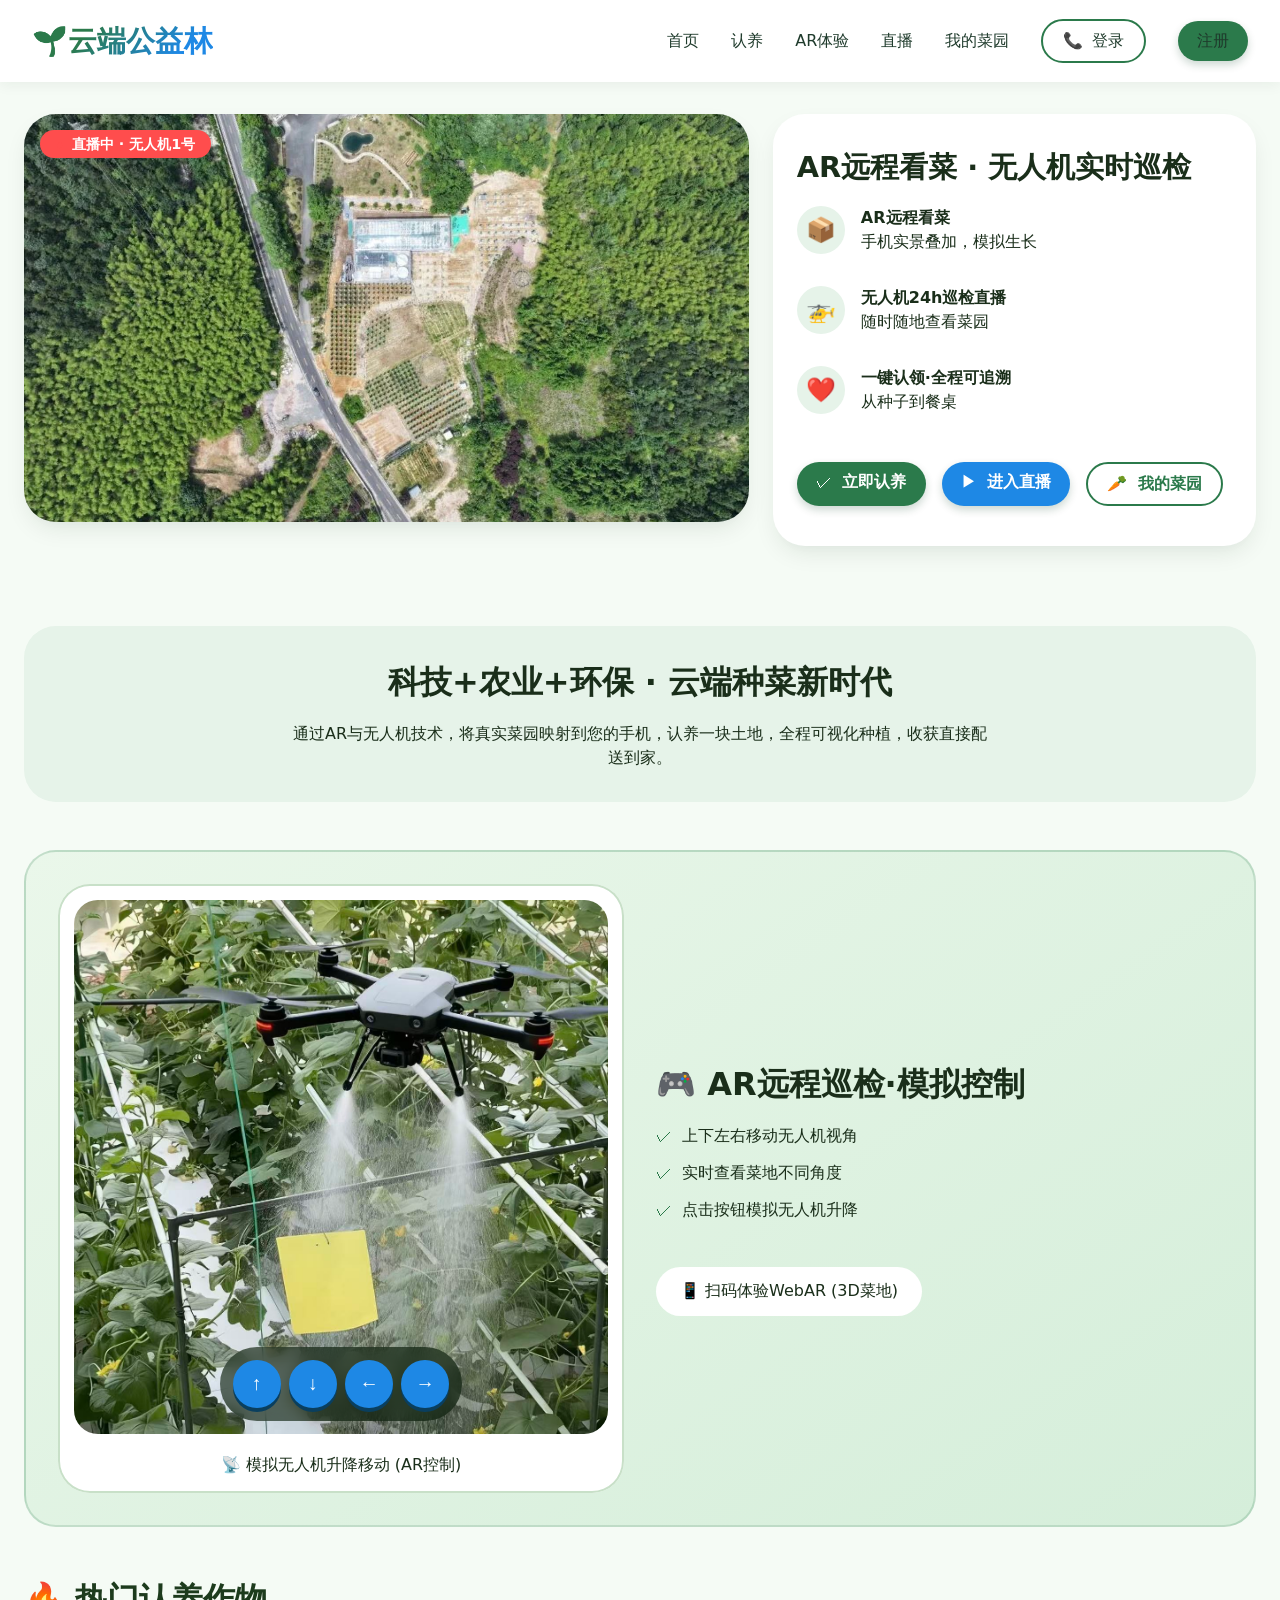
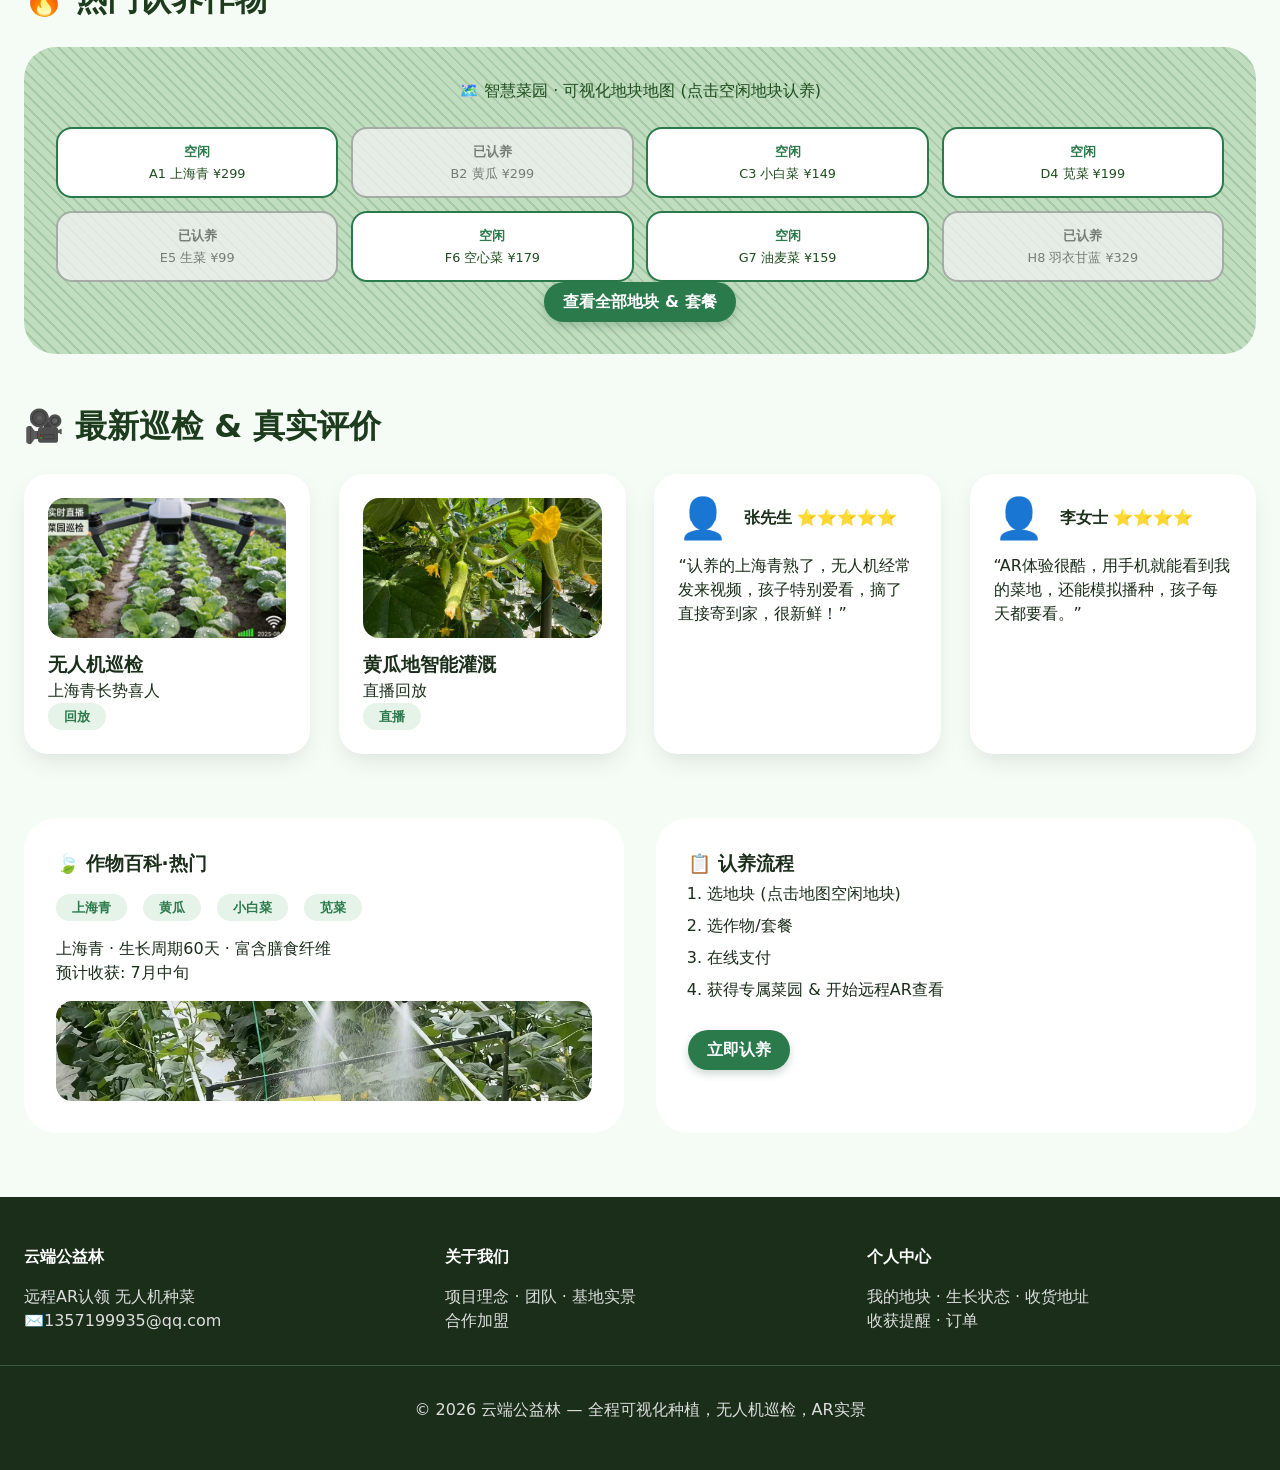
==== index.html @ 9882a00a "Update and rename 无人机.html to index.html" ====
<!DOCTYPE html>
<html lang="zh-CN">
<head>
  <meta charset="UTF-8">
  <meta name="viewport" content="width=device-width, initial-scale=1.0, maximum-scale=1.0, user-scalable=yes">
  <title>远程AR认领 · 无人机种菜官网</title>
  <link rel="stylesheet" href="style.css">
</head>
<body>
  <nav class="navbar">
    <div class="logo"><i class="fas fa-seedling" style="color: var(--green);"></i>云端公益林</div>
    <div class="nav-links">
      <a href=" ">首页</a >
      <a href="#">认养</a >
      <a href="#">AR体验</a >
      <a href="#">直播</a >
      <a href="#">我的菜园</a >
      <a href="#" class="btn btn-outline"><i class="fas fa-phone-alt"></i> 登录</a >
      <a href="#" class="btn">注册</a >
    </div>
  </nav>

  <main class="container">
    <div class="hero">
      <div class="hero-banner img-placeholder drone-live-placeholder">
        <span class="live-tag"><i class="fas fa-circle"></i> 直播中 · 无人机1号</span>
      </div>
      <div class="hero-features">
        <h2 style="font-size: 1.8rem;">AR远程看菜 · 无人机实时巡检</h2>
        <div class="feature-item">
          <div class="feature-icon"><i class="fas fa-cube"></i></div>
          <div><strong>AR远程看菜</strong><br>手机实景叠加，模拟生长</div>
        </div>
        <div class="feature-item">
          <div class="feature-icon"><i class="fas fa-drone"></i></div>
          <div><strong>无人机24h巡检直播</strong><br>随时随地查看菜园</div>
        </div>
        <div class="feature-item">
          <div class="feature-icon"><i class="fas fa-hand-holding-heart"></i></div>
          <div><strong>一键认领·全程可追溯</strong><br>从种子到餐桌</div>
        </div>
        <div class="quick-actions">
          <a href="#" class="btn"><i class="fas fa-check-circle"></i> 立即认养</a >
          <a href="#" class="btn btn-blue"><i class="fas fa-play"></i> 进入直播</a >
          <a href="#" class="btn btn-outline"><i class="fas fa-carrot"></i> 我的菜园</a >
        </div>
      </div>
    </div>

    <div class="project-intro">
      <h2>科技+农业+环保 · 云端种菜新时代</h2>
      <p>通过AR与无人机技术，将真实菜园映射到您的手机，认养一块土地，全程可视化种植，收获直接配送到家。</p >
    </div>

    <!-- 无人机AR操作模拟区 -->
    <div class="ar-drone-sim">
      <div class="ar-left">
        <div class="ar-box">
          <div class="drone-preview" style="background-image: url('image/10.jpg');"> 
            <div class="control-panel">
              <button class="control-btn" id="btnUp"><i class="fas fa-arrow-up"></i></button>
              <button class="control-btn" id="btnDown"><i class="fas fa-arrow-down"></i></button>
              <button class="control-btn" id="btnLeft"><i class="fas fa-arrow-left"></i></button>
              <button class="control-btn" id="btnRight"><i class="fas fa-arrow-right"></i></button>
            </div>
          </div>
          <p><i class="fas fa-satellite-dish" style="color: var(--blue);"></i> 模拟无人机升降移动 (AR控制)</p >
        </div>
      </div>
      <div class="ar-right">
        <h3>🎮 AR远程巡检·模拟控制</h3>
        <ul>
          <li><i class="fas fa-check-circle" style="color: var(--green);"></i> 上下左右移动无人机视角</li>
          <li><i class="fas fa-check-circle" style="color: var(--green);"></i> 实时查看菜地不同角度</li>
          <li><i class="fas fa-check-circle" style="color: var(--green);"></i> 点击按钮模拟无人机升降</li>
        </ul>
        <div class="qr-hint">
          <i class="fas fa-qrcode"></i> 扫码体验WebAR (3D菜地)
        </div>
      </div>
    </div>

    <h2 class="section-title">🔥 热门认养作物</h2>
    <div class="map-preview">
      <p><i class="fas fa-map-marked-alt"></i> 智慧菜园 · 可视化地块地图 (点击空闲地块认养)</p >
      <div class="plot-grid" id="plotGrid">
      </div>
      <a href="#" class="btn" id="viewAllPlots">查看全部地块 & 套餐</a >
    </div>
	
    <h2 class="section-title"><i class="fas fa-video"></i> 最新巡检 & 真实评价</h2>
    <div class="card-grid">
      <div class="card">
        <div class="video-thumb" style="background-image:url('image/7.jpg');"></div>
        <h3>无人机巡检</h3>
        <p>上海青长势喜人</p >
        <span class="badge">回放</span>
      </div>
      <div class="card">
        <div class="video-thumb" style="background-image:url('image/3.jpg');"></div>
        <h3>黄瓜地智能灌溉</h3>
        <p>直播回放</p >
        <span class="badge">直播</span>
      </div>
      <div class="card">
        <div class="user-info">
          <div class="user-icon"><i class="fas fa-user-circle"></i></div>
          <div><strong>张先生</strong> ⭐⭐⭐⭐⭐</div>
        </div>
        <p>“认养的上海青熟了，无人机经常发来视频，孩子特别爱看，摘了直接寄到家，很新鲜！”</p >
      </div>
      <div class="card">
        <div class="user-info">
          <div class="user-icon"><i class="fas fa-user-circle"></i></div>
          <div><strong>李女士</strong> ⭐⭐⭐⭐</div>
        </div>
        <p>“AR体验很酷，用手机就能看到我的菜地，还能模拟播种，孩子每天都要看。”</p >
      </div>
    </div>

    <!-- 作物百科&认养流程展示 -->
    <div class="split-layout">
      <div class="info-card">
        <h3><i class="fas fa-leaf"></i> 作物百科·热门</h3>
        <div class="badge-group">
          <span class="badge">上海青</span><span class="badge">黄瓜</span><span class="badge">小白菜</span><span class="badge">苋菜</span>
        </div>
        <p>上海青 · 生长周期60天 · 富含膳食纤维 <br> 预计收获: 7月中旬</p >
        <div class="crop-image" style="background-image:url('image/10.jpg');"></div>
      </div>
      <div class="info-card">
        <h3><i class="fas fa-clipboard-list"></i> 认养流程</h3>
        <ol>
          <li>选地块 (点击地图空闲地块)</li>
          <li>选作物/套餐</li>
          <li>在线支付</li>
          <li>获得专属菜园 & 开始远程AR查看</li>
        </ol>
        <a href="#" class="btn" id="adoptNowBtn">立即认养</a >
      </div>
    </div>
  </main>
  <footer>
    <div class="footer-grid">
      <div>
        <h4>云端公益林</h4>
        <p>远程AR认领 无人机种菜</p >
        <p><i class="fas fa-envelope"></i>1357199935@qq.com</p >
      </div>
      <div>
        <h4>关于我们</h4>
        <p>项目理念 · 团队 · 基地实景</p >
        <p>合作加盟</p >
      </div>
      <div>
        <h4>个人中心</h4>
        <p>我的地块 · 生长状态 · 收货地址</p >
        <p>收获提醒 · 订单</p >
      </div>
    </div>
    <div class="copyright">
      © 2026 云端公益林 — 全程可视化种植，无人机巡检，AR实景
    </div>
  </footer>
  <script src="script.js"></script>
</body>
</html>
---- style.css ----
* {
  margin: 0;
  padding: 0;
  box-sizing: border-box;
  font-family: 'Inter', system-ui, -apple-system, BlinkMacSystemFont, 'Segoe UI', Roboto, sans-serif;
}

body {
  background-color: #f5fbf5;
  color: #1a2e1a;
  line-height: 1.5;
  scroll-behavior: smooth;
}

:root {
  --green: #2b7a4b;
  --light-green: #e6f3e9;
  --blue: #1e88e5;
  --light-blue: #e3f2fd;
  --accent: #0f5b3a;
  --gray-bg: #f9fbf9;
  --card-shadow: 0 10px 25px -5px rgba(0,40,20,0.1), 0 8px 10px -6px rgba(0,0,0,0.02);
}

.img-placeholder {
  background-color: #cbd5c0;
  background-size: cover;
  background-position: center;
  background-repeat: no-repeat;
  display: flex;
  align-items: center;
  justify-content: center;
  color: #2d5a3a;
  font-weight: 500;
  background-image: url('image/7.jpg');
  border-radius: 1rem;
}

.drone-live-placeholder {
  background-image: url('image/9.jpg');
}

.container {
  max-width: 1280px;
  margin: 0 auto;
  padding: 0 1.5rem;
}

.navbar {
  display: flex;
  justify-content: space-between;
  align-items: center;
  padding: 1.2rem 2rem;
  background: white;
  box-shadow: 0 4px 12px rgba(0, 30, 0, 0.05);
  flex-wrap: wrap;
}

.logo {
  font-size: 1.8rem;
  font-weight: 700;
  background: linear-gradient(135deg, var(--green) 30%, var(--blue) 80%);
  -webkit-background-clip: text;
  -webkit-text-fill-color: transparent;
  background-clip: text;
}

.nav-links {
  display: flex;
  gap: 2rem;
  align-items: center;
  flex-wrap: wrap;
}
.nav-links a {
  text-decoration: none;
  color: #1f3b2c;
  font-weight: 500;
}
.btn {
  background: var(--green);
  color: white;
  padding: 0.5rem 1.2rem;
  border-radius: 2rem;
  border: none;
  font-weight: 600;
  cursor: pointer;
  transition: all 0.2s;
  box-shadow: 0 4px 8px rgba(0,60,30,0.2);
  text-decoration: none;
  display: inline-block;
}
.btn-blue {
  background: var(--blue);
}
.btn-outline {
  background: transparent;
  border: 2px solid var(--green);
  color: var(--green);
  box-shadow: none;
}

/* 首页首屏 */
.hero {
  display: grid;
  grid-template-columns: 1.5fr 1fr;
  gap: 1.5rem;
  padding: 2rem 0 3rem;
}

.hero-banner {
  width: 100%;
  aspect-ratio: 16 / 9;
  border-radius: 2rem;
  position: relative;
  overflow: hidden;
  box-shadow: var(--card-shadow);
}

.live-tag {
  position: absolute;
  top: 1rem;
  left: 1rem;
  background: #ff4d4d;
  color: white;
  padding: 0.2rem 1rem;
  border-radius: 2rem;
  font-size: 0.9rem;
  font-weight: 600;
  display: flex;
  align-items: center;
  gap: 0.3rem;
}
.live-tag i {
  font-size: 0.8rem;
}

.hero-features {
  background: white;
  border-radius: 2rem;
  padding: 2rem 1.5rem;
  box-shadow: var(--card-shadow);
  display: flex;
  flex-direction: column;
  justify-content: center;
}
.feature-item {
  display: flex;
  align-items: center;
  gap: 1rem;
  margin: 1rem 0;
}
.feature-icon {
  background: var(--light-green);
  width: 3rem;
  height: 3rem;
  border-radius: 50%;
  display: flex;
  align-items: center;
  justify-content: center;
  color: var(--green);
  font-size: 1.5rem;
}

.quick-actions {
  display: flex;
  gap: 1rem;
  margin: 2rem 0 0.5rem;
  flex-wrap: wrap;
}

/* 项目介绍 */
.project-intro {
  background: var(--light-green);
  border-radius: 2rem;
  padding: 2rem;
  margin: 2rem 0;
  text-align: center;
}
.project-intro h2 {
  font-size: 2rem;
  margin-bottom: 1rem;
}
.project-intro p {
  max-width: 700px;
  margin: 0 auto;
}

/* 通用卡片区域 */
.section-title {
  font-size: 2rem;
  font-weight: 700;
  margin: 3rem 0 1.5rem;
  color: #1d3b1d;
}
.card-grid {
  display: grid;
  grid-template-columns: repeat(auto-fit, minmax(240px, 1fr));
  gap: 1.8rem;
}
.card {
  background: white;
  border-radius: 1.5rem;
  padding: 1.5rem;
  box-shadow: var(--card-shadow);
  transition: transform 0.2s;
}
.card:hover {
  transform: translateY(-4px);
}

.badge {
  background: var(--light-green);
  color: var(--green);
  padding: 0.25rem 1rem;
  border-radius: 2rem;
  font-size: 0.8rem;
  font-weight: 600;
  display: inline-block;
}

/* 无人机AR模拟区块 */
.ar-drone-sim {
  background: linear-gradient(145deg, #eaf7ea, #d5eeda);
  border-radius: 2rem;
  padding: 2rem;
  margin: 3rem 0;
  display: grid;
  grid-template-columns: 1fr 1fr;
  gap: 2rem;
  align-items: center;
  border: 2px solid rgba(43, 122, 75, 0.2);
}

.ar-left {
  text-align: center;
}
.ar-box {
  background: white;
  border-radius: 2rem;
  padding: 1rem;
  box-shadow: inset 0 0 0 2px #c8e0c8;
}
.drone-preview {
  width: 100%;
  aspect-ratio: 1/1;
  border-radius: 1.5rem;
  margin-bottom: 1.2rem;
  background-size: cover;
  background-position: center;
  background-image: url('../image/5.jpg');
  display: flex;
  align-items: flex-end;
  justify-content: center;
  position: relative;
}
.control-panel {
  background: rgba(0,20,0,0.6);
  backdrop-filter: blur(8px);
  color: white;
  padding: 0.8rem;
  border-radius: 3rem;
  width: fit-content;
  margin: 0 auto 0.8rem auto;
  display: flex;
  gap: 0.5rem;
  flex-wrap: wrap;
  justify-content: center;
}
.control-btn {
  background: var(--blue);
  border: none;
  color: white;
  width: 3rem;
  height: 3rem;
  border-radius: 50%;
  font-size: 1.2rem;
  font-weight: bold;
  cursor: pointer;
  box-shadow: 0 4px 0 #0a3f5e;
  transition: 0.1s linear;
  display: inline-flex;
  align-items: center;
  justify-content: center;
}
.control-btn:active {
  transform: translateY(4px);
  box-shadow: none;
}

.ar-right h3 {
  font-size: 2rem;
  margin-bottom: 1rem;
}
.ar-right ul {
  list-style: none;
}
.ar-right li {
  margin: 0.8rem 0;
  display: flex;
  align-items: center;
  gap: 0.6rem;
}

.qr-hint {
  margin-top: 2rem;
  background: white;
  border-radius: 2rem;
  padding: 0.8rem 1.5rem;
  display: inline-block;
}

/* 地块预览 */
.map-preview {
  background: #cbe0cb;
  border-radius: 2rem;
  padding: 2rem;
  text-align: center;
  color: #1f4f1f;
  background-image: repeating-linear-gradient(45deg, #a6c9a6 0px, #a6c9a6 2px, #c0ddc0 2px, #c0ddc0 8px);
}

.plot-grid {
  display: grid;
  grid-template-columns: repeat(4, 1fr);
  gap: 0.8rem;
  margin-top: 1.5rem;
}
.plot {
  background: white;
  border-radius: 1rem;
  padding: 0.8rem;
  font-size: 0.8rem;
  border: 2px solid var(--green);
  transition: all 0.1s ease;
  cursor: pointer;
}
.plot.occupied {
  border-color: #a0a0a0;
  background-color: #f0f0f0;
  color: #666;
  cursor: not-allowed;
  opacity: 0.8;
}
.plot.occupied .status {
  color: #666;
}
.plot:not(.occupied):hover {
  background-color: #d4eed4;
  transform: scale(1.02);
}
.plot .status {
  color: var(--green);
  font-weight: 600;
  display: block;
  margin-bottom: 0.2rem;
}

/* 视频缩略图 */
.video-thumb {
  width: 100%;
  height: 140px;
  border-radius: 1rem;
  background-size: cover;
  background-position: center;
  margin-bottom: 0.8rem;
}

/* 用户信息卡片 */
.user-info {
  display: flex;
  gap: 1rem;
  align-items: center;
  margin-bottom: 1rem;
}
.user-icon {
  font-size: 3rem;
  color: var(--green);
  line-height: 1;
}
.user-icon i {
  display: block;
}

/* 作物百科/认养流程 双栏布局 */
.split-layout {
  display: grid;
  grid-template-columns: 1fr 1fr;
  gap: 2rem;
  margin: 4rem 0;
}
.info-card {
  background: white;
  border-radius: 2rem;
  padding: 2rem;
}
.badge-group {
  display: flex;
  gap: 1rem;
  margin: 1rem 0;
}
.crop-image {
  width: 100%;
  height: 100px;
  background-size: cover;
  background-position: center;
  border-radius: 1rem;
  margin-top: 1rem;
}
.info-card ol {
  margin-left: 1.2rem;
  line-height: 2;
  margin-bottom: 1.5rem;
}

footer {
  background: #1a2e1a;
  color: #ddd;
  padding: 3rem 0;
  margin-top: 4rem;
}
.footer-grid {
  max-width: 1280px;
  margin: 0 auto;
  padding: 0 1.5rem;
  display: grid;
  grid-template-columns: repeat(3, 1fr);
  gap: 2rem;
}
footer h4 {
  color: white;
  margin-bottom: 1rem;
}
.copyright {
  max-width: 1280px;
  margin: 2rem auto 0;
  padding: 2rem 1.5rem 0;
  text-align: center;
  border-top: 1px solid #3a5a3a;
}

@media (max-width: 800px) {
  .hero { grid-template-columns: 1fr; }
  .ar-drone-sim { grid-template-columns: 1fr; }
  .split-layout { grid-template-columns: 1fr; }
  .footer-grid { grid-template-columns: 1fr; }
}

.fas, .far, .fab {
  font-family: 'Segoe UI', 'Arial', sans-serif;
  font-weight: normal;
  font-style: normal;
  display: inline-block;
}

.fa-seedling:before { content: "🌱 "; }
.fa-phone-alt:before { content: "📞 "; }
.fa-check-circle:before { content: "✓ "; }
.fa-play:before { content: "▶ "; }
.fa-carrot:before { content: "🥕 "; }
.fa-circle:before { content: "● "; }
.fa-cube:before { content: "📦 "; }
.fa-drone:before { content: "🚁 "; }
.fa-hand-holding-heart:before { content: "❤️ "; }
.fa-satellite-dish:before { content: "📡 "; }
.fa-qrcode:before { content: "📱 "; }
.fa-map-marked-alt:before { content: "🗺️ "; }
.fa-video:before { content: "🎥 "; }
.fa-user-circle:before { content: "👤 "; }
.fa-leaf:before { content: "🍃 "; }
.fa-clipboard-list:before { content: "📋 "; }
.fa-envelope:before { content: "✉️ "; }
.fa-arrow-up:before { content: "↑ "; }
.fa-arrow-down:before { content: "↓ "; }
.fa-arrow-left:before { content: "← "; }
.fa-arrow-right:before { content: "→ "; }

.fa-circle {
  color: #ff4d4d;
  font-size: 0.8rem;
  margin-right: 0.2rem;
}
.btn i {
  margin-right: 0.3rem;
}
.user-icon {
  font-size: 2.5rem;
  line-height: 1;
}
.user-icon .fas:before {
  font-size: 2.5rem;
}
.control-btn .fas {
  font-size: 1.2rem;
}
.control-btn .fas:before {
  font-size: 1.2rem;
}
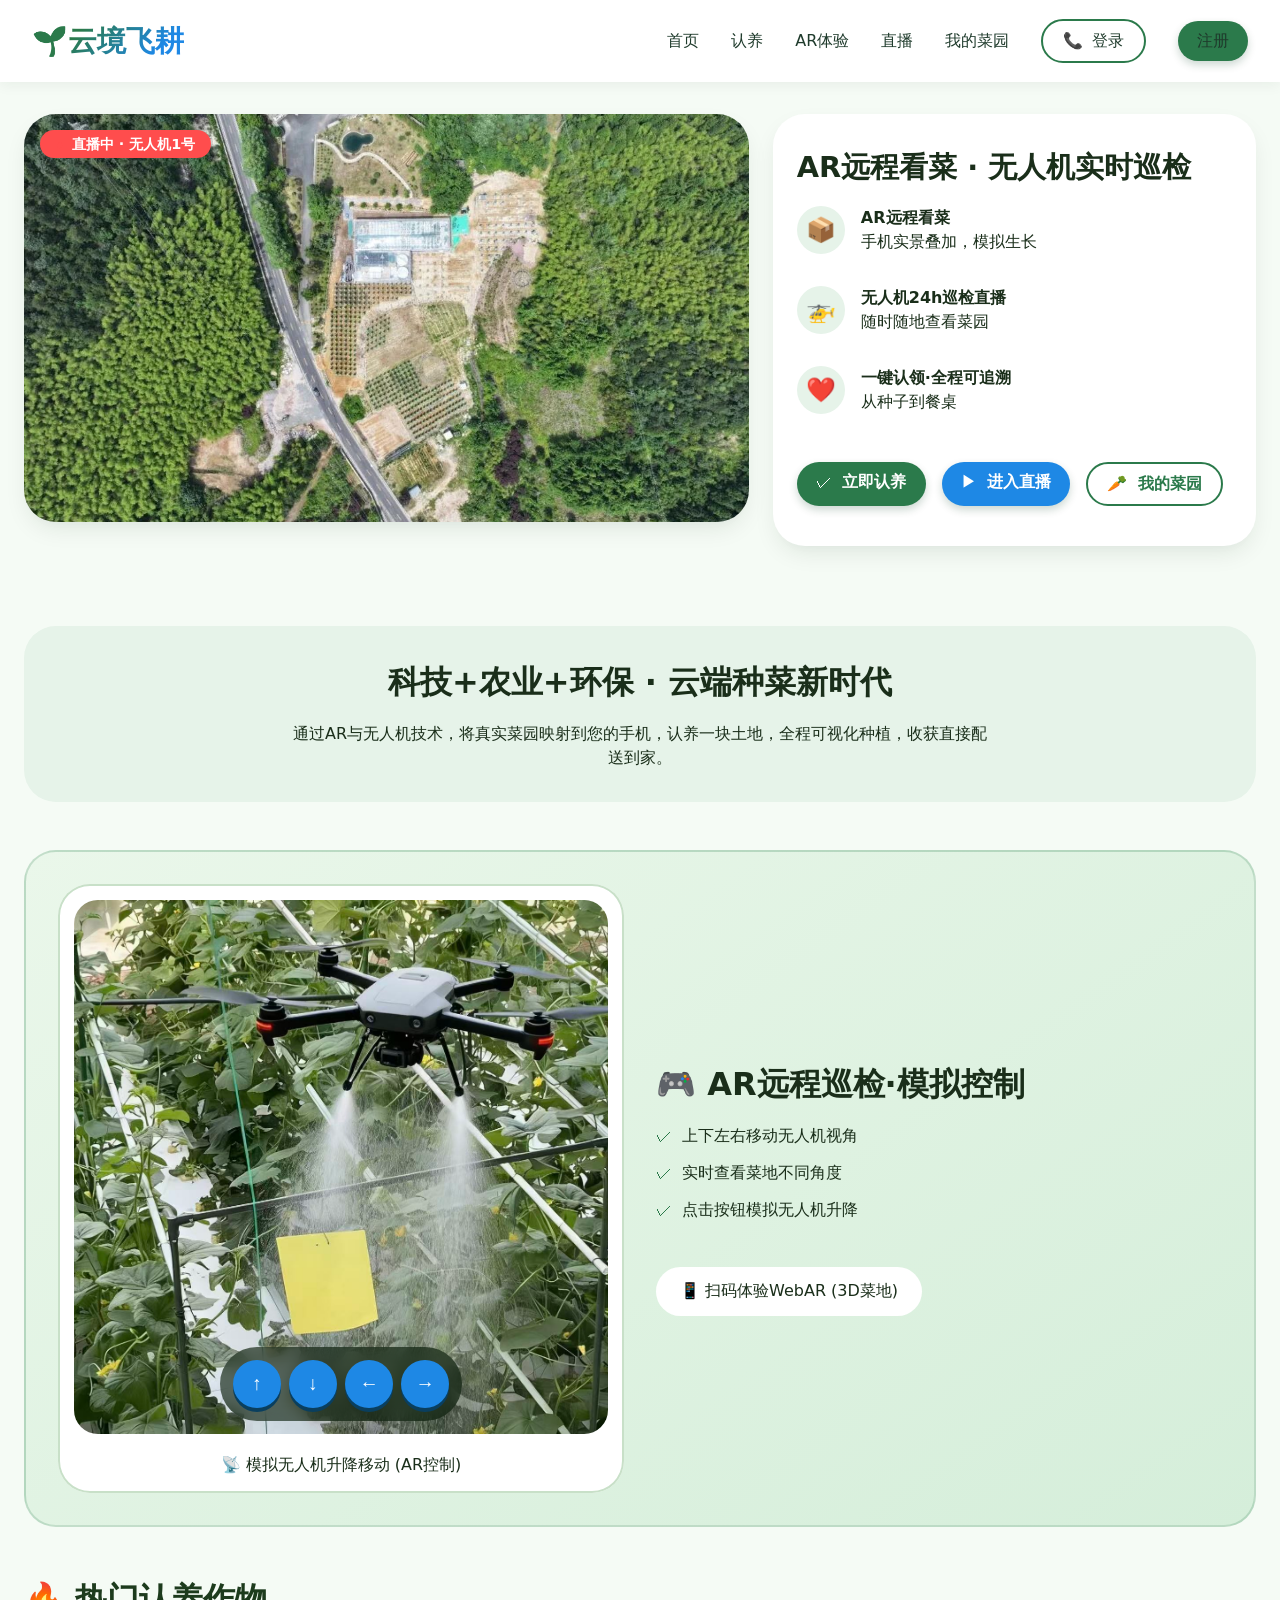
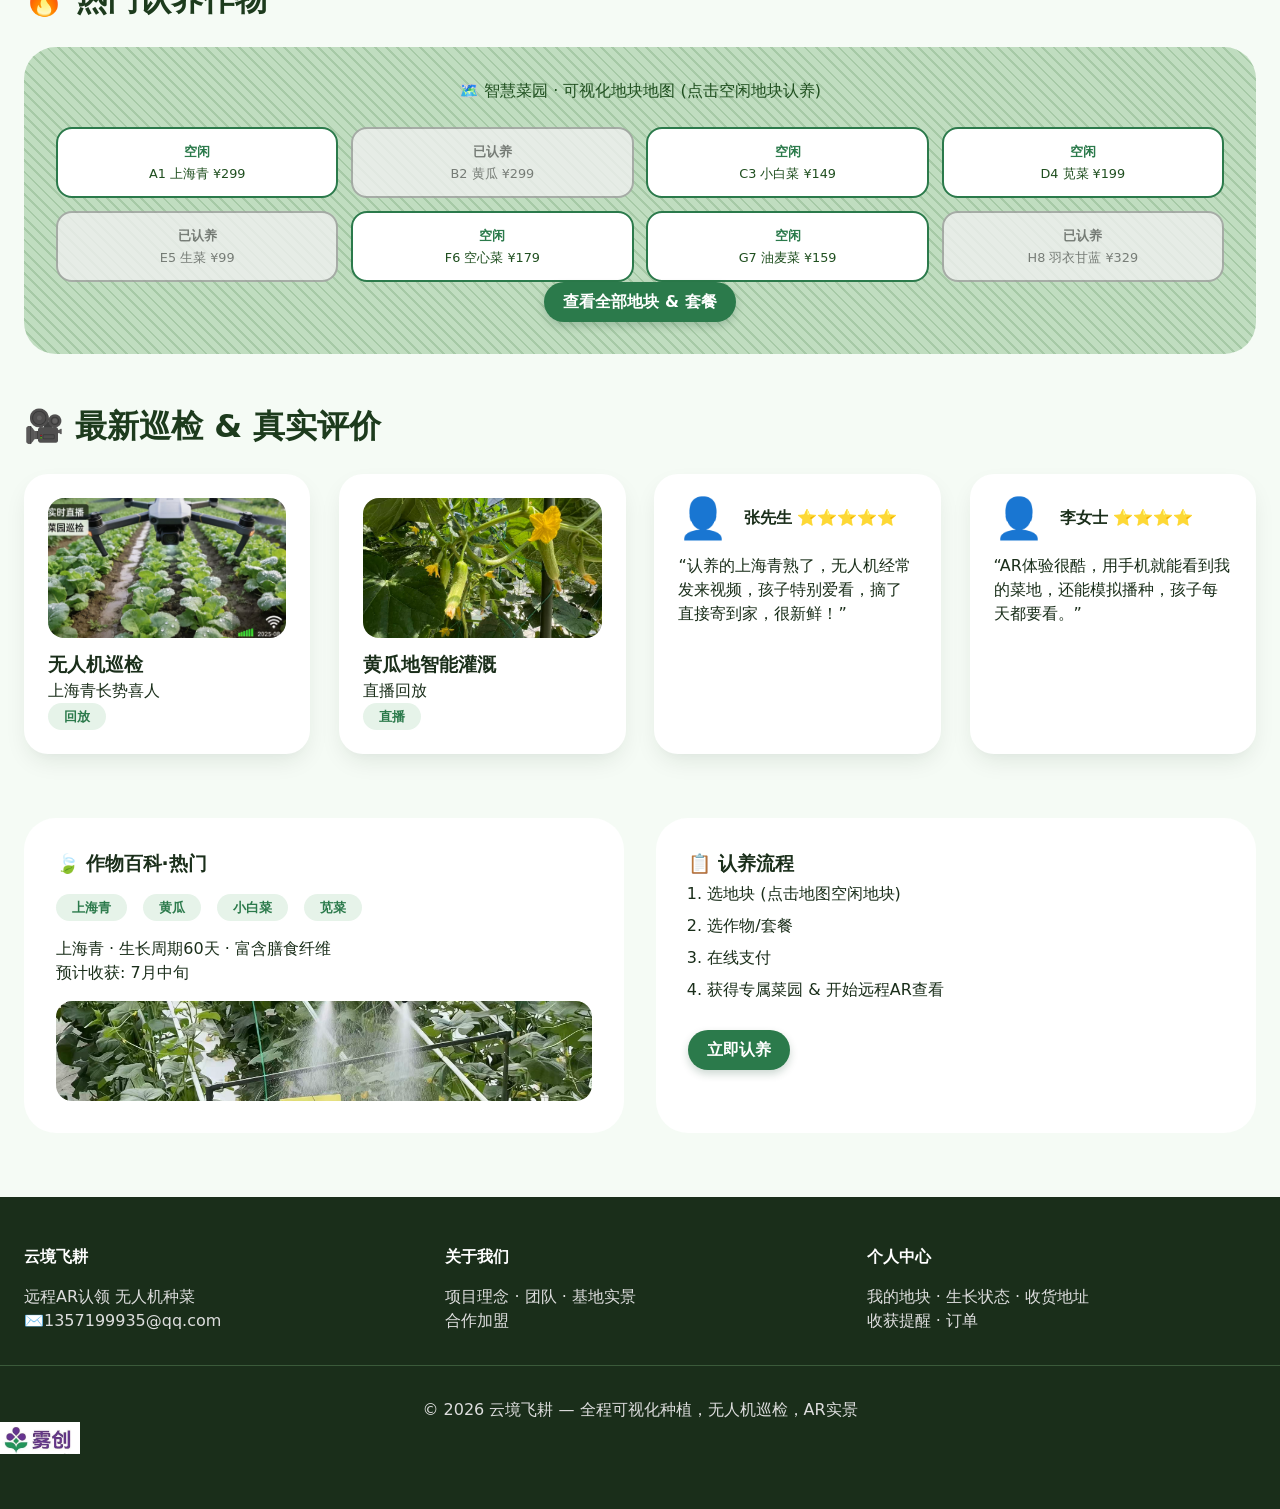
==== commit 0e411763: "Rename 无人机.html to index.html" ====
--- a/index.html
+++ b/index.html
@@ -8,7 +8,7 @@
 </head>
 <body>
   <nav class="navbar">
-    <div class="logo"><i class="fas fa-seedling" style="color: var(--green);"></i>云端公益林</div>
+    <div class="logo"><i class="fas fa-seedling" style="color: var(--green);"></i>云境飞耕</div>
     <div class="nav-links">
       <a href=" ">首页</a >
       <a href="#">认养</a >
@@ -143,7 +143,7 @@
   <footer>
     <div class="footer-grid">
       <div>
-        <h4>云端公益林</h4>
+        <h4>云境飞耕</h4>
         <p>远程AR认领 无人机种菜</p >
         <p><i class="fas fa-envelope"></i>1357199935@qq.com</p >
       </div>
@@ -159,7 +159,10 @@
       </div>
     </div>
     <div class="copyright">
-      © 2026 云端公益林 — 全程可视化种植，无人机巡检，AR实景
+      © 2026 云境飞耕 — 全程可视化种植，无人机巡检，AR实景
+    </div>
+	<div class="bottom-right-image">
+    <img src="image/logo.jpg" alt="logo">
     </div>
   </footer>
   <script src="script.js"></script>
--- a/style.css
+++ b/style.css
@@ -494,4 +494,13 @@
 }
 .control-btn .fas:before {
   font-size: 1.2rem;
+}
+
+footer .bottom-right-image img{
+  width: 80px;
+  height: auto;
+}
+
+.bottom-right-image img:hover {
+  transform: scale(1.05);
 }
